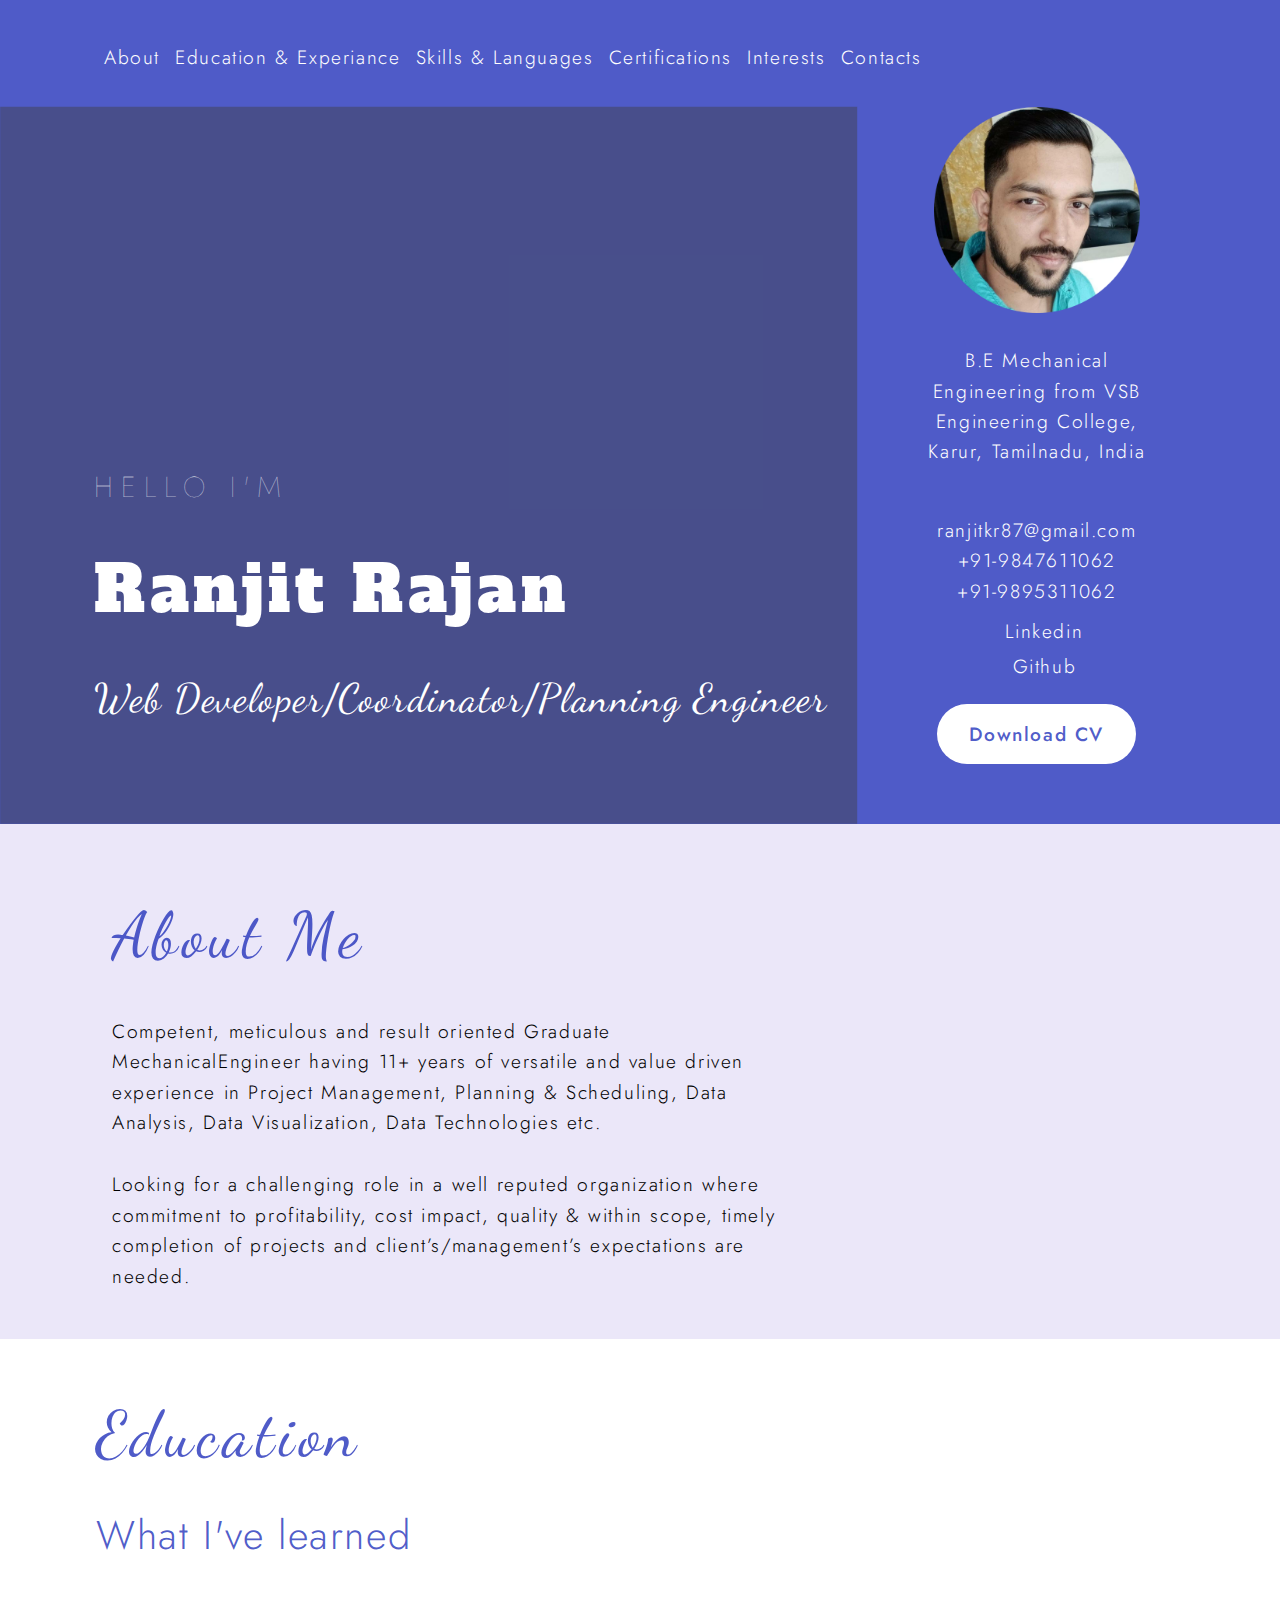
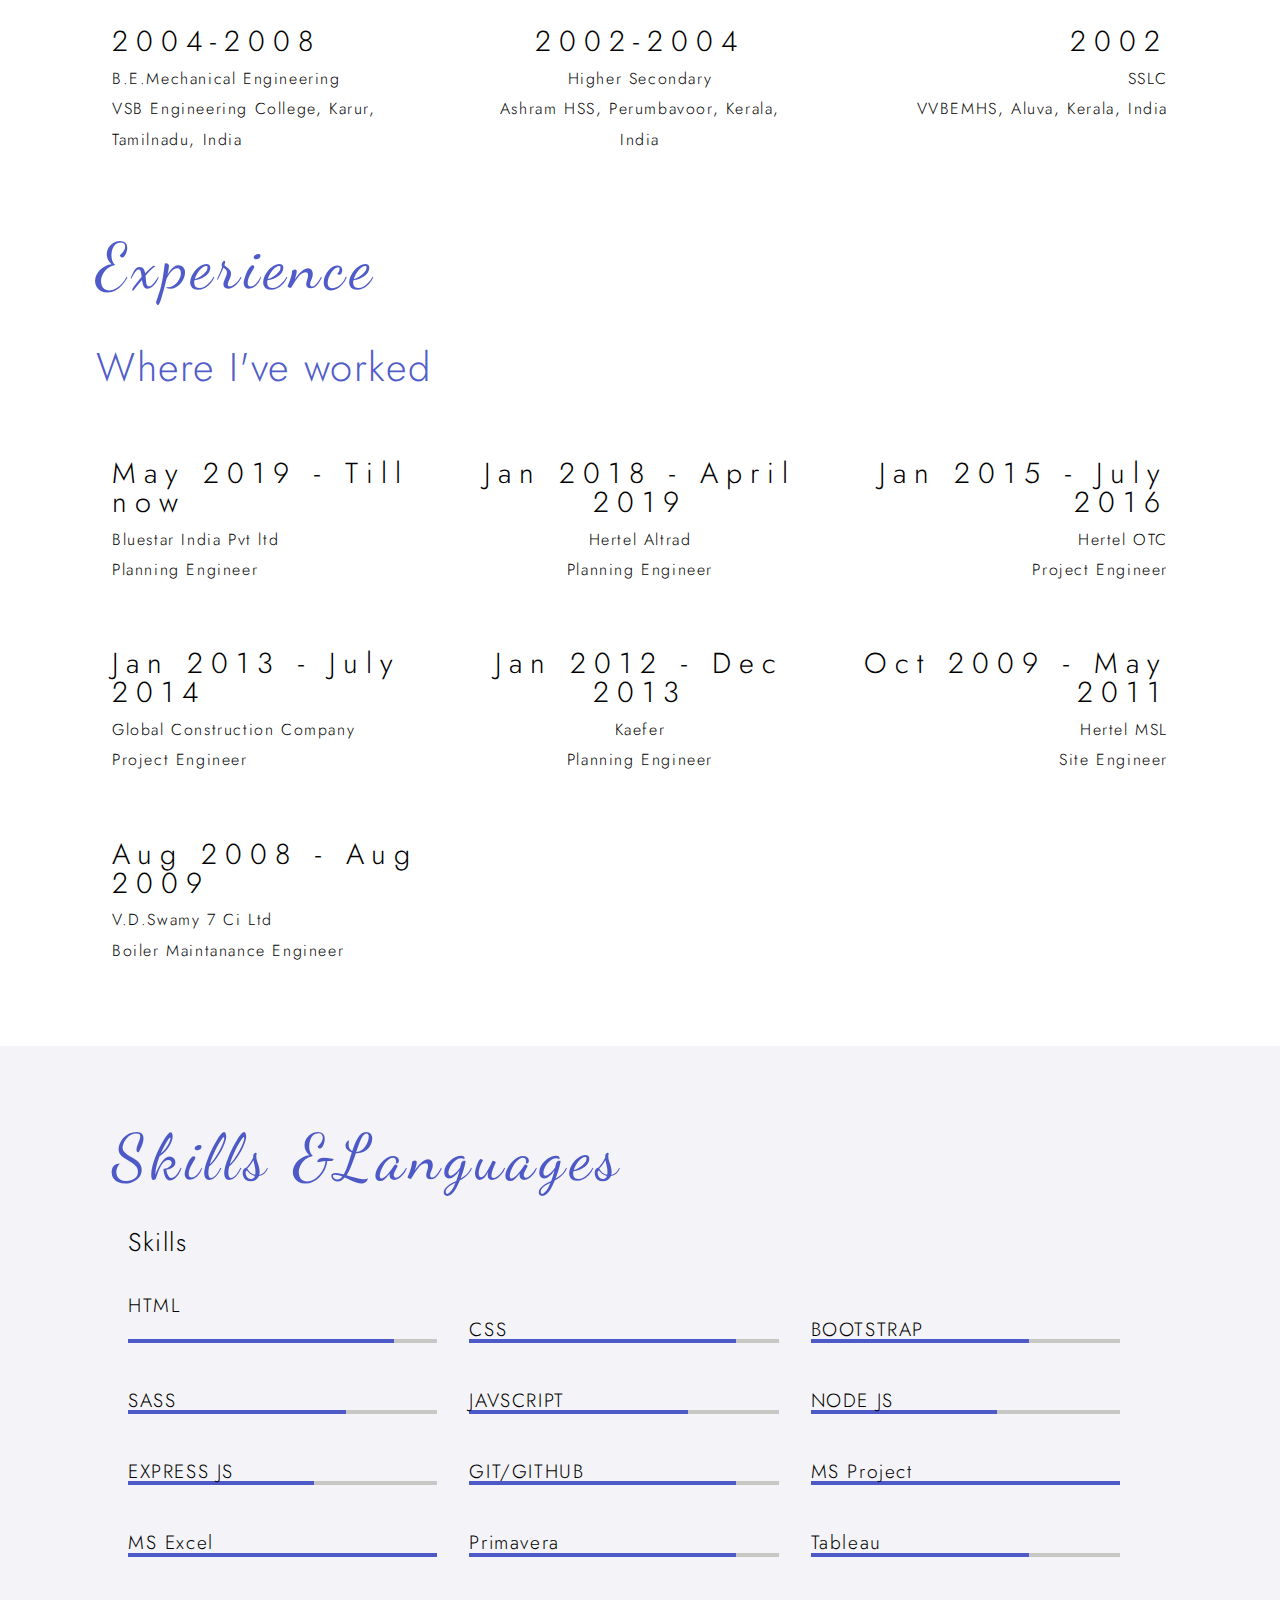
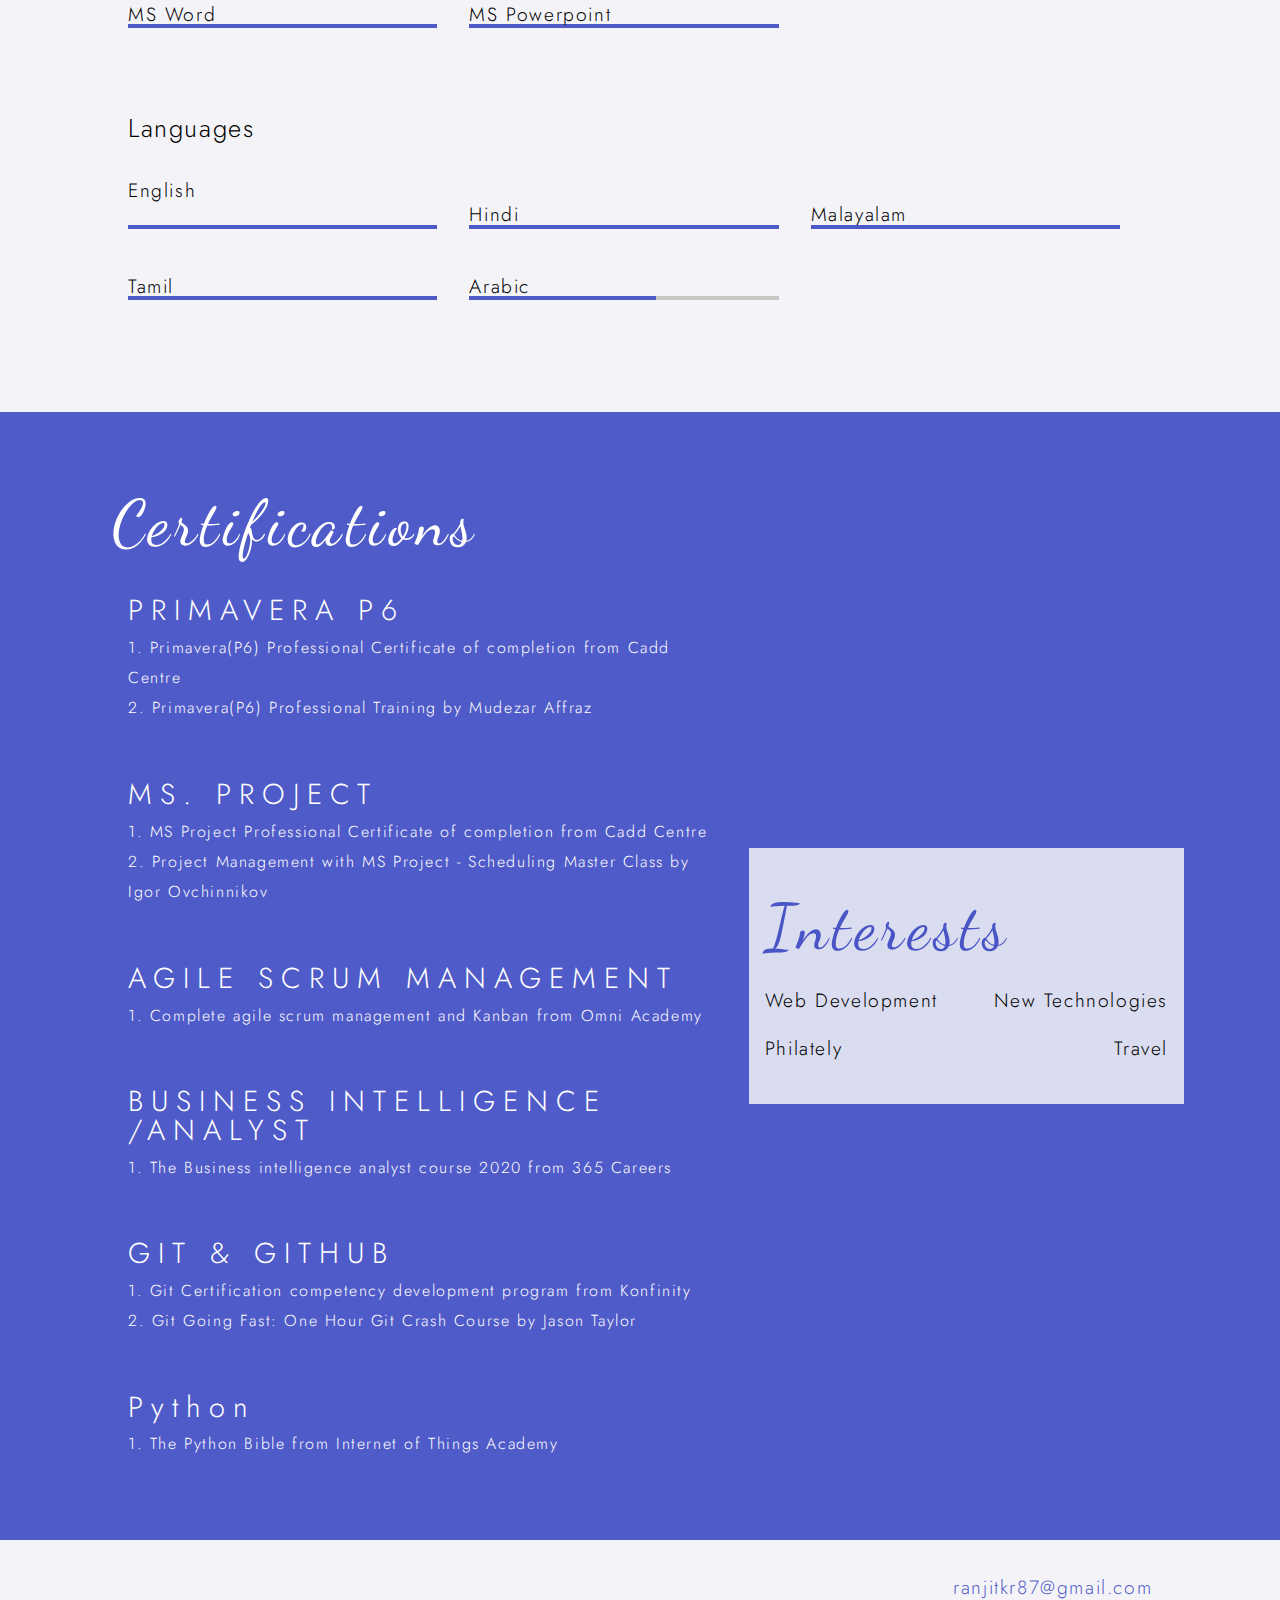
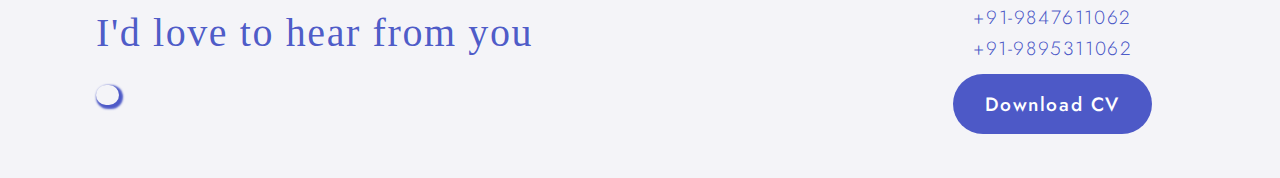
==== src/html/index.html @ 35412089 "CV update" ====
<html>
    <head>
        <title>Ranjit - Planning Engineer/Coordinator</title>
        <meta name="viewport" content="width=device-width, initial-scale=1">
        <link rel="stylesheet" href="https://use.fontawesome.com/releases/v5.7.0/css/all.css" integrity="sha384-lZN37f5QGtY3VHgisS14W3ExzMWZxybE1SJSEsQp9S+oqd12jhcu+A56Ebc1zFSJ" crossorigin="anonymous">
        <link rel="preconnect" href="https://fonts.googleapis.com">
        <link rel="preconnect" href="https://fonts.gstatic.com" crossorigin>
        <link href="https://fonts.googleapis.com/css2?family=Alfa+Slab+One&family=Dancing+Script&family=Jost:wght@200;300;500&display=swap" rel="stylesheet">
        <link rel="stylesheet" href="../css/reset.css">
        <link rel="stylesheet" href="../css/themes.css">
        <link rel="stylesheet" href="../css/common.css">
        <link rel="apple-touch-icon" sizes="180x180" href="/src/fav/apple-touch-icon.png">
        <link rel="icon" type="image/png" sizes="32x32" href="/src/fav/favicon-32x32.png">
        <link rel="icon" type="image/png" sizes="16x16" href="/src/fav/favicon-16x16.png">
        <link rel="manifest" href="/src/fav/site.webmanifest">
            </head>
    <body>
        <header>
            <nav class="nav-bar" id="nav-items">
                <h3 class="nav-name">Ranjit Rajan</h3>
                <div class="dropdown" id="dropDownMain">
                    <button onclick="dropdown()" class="dropbtn"><i class="fas fa-bars mob-tab"></i></button>                    
                    <div class="menu" id="myDropDown">
                            <a href="#about-me">About</a>
                            <a href="#my-education-experiance">Education & Experiance</a>
                            <a href="#my-skills-languages">Skills & Languages</a>
                            <a href="#my-certifications">Certifications</a>
                            <a href="#my-interests">Interests</a>
                            <a href="#my-contact">Contacts</a>
                    </div>
                </div>
            </nav>
        </header>
        <section class="intro-photo-contact">
            <div class="intro">
                <div class="intro-details">
                    <div class="intro-details1">
                        <h4>HELLO I'M</h4>
                        <h2>Ranjit Rajan</h>
                        <h3>Web Developer/Coordinator/Planning Engineer</h3>
                    </div>
                </div>
            </div>
    
            <div class="photo-contact">
                <div class="my-image-div">
                    <img class="my-image" src="../images/circle-cropped.png" alt="">
                </div>
                <div class="graduation-details">
                    <p>
                        B.E Mechanical Engineering from VSB Engineering College, Karur, Tamilnadu, India
                    </p>
                </div>
                <div class="email-phone">
                    <p>ranjitkr87@gmail.com</p>
                    <p>+91-9847611062</p>
                    <p>+91-9895311062</p>
                    <div class="linkedin-git">
                        <a href="https://www.linkedin.com/in/ranjit-rajan-80540b44/"><i class="fab fa-linkedin"></i>&nbsp; Linkedin</a>
                        <a href="https://github.com/ranjitkr87"><i class="fab fa-github"></i>&nbsp; Github</a>
                     
                     </div>
                     <div class="download">
                        <a href="../pdf/Ranjit Rajan CV (Web developer - Project coordinator).pdf">Download CV</a>
                     </div>
                </div>
            </div>
        </section>
        <section class="about" id="about-me">
            <div class="about-div">
                <div class="common-details">
                    <h2>About Me</h2>
                    <p>
                        Competent, meticulous and result oriented Graduate MechanicalEngineer having 11+ years of versatile and value driven experience in Project Management, Planning & Scheduling, Data Analysis, Data Visualization, Data Technologies etc. 
                    </p>
                    <p>
                        Looking for a challenging role in a well reputed organization where commitment to profitability, cost impact, quality & within scope, timely completion of projects and client’s/management’s expectations are needed.
                   </p> 
                </div>
            </div>
        </section>
        <section class="education-experiance" id="my-education-experiance">
            <div class="education-experiance-div">
                <div class="career-detail">
                    <div class="common-details">
                        <h2>Education</h2>
                        <h3>What I've learned</h3>
                    </div>
                    <div class="items">
                        <div class="item grid-1">
                            <h4 class="year">2004-2008</h4>
                            <ul>
                                <li>B.E.Mechanical Engineering</li>
                                <li>VSB Engineering College, Karur, Tamilnadu, India</li>
                            </ul>
                        </div>
                        <div class="item grid-2">
                            <h4 class="year">2002-2004</h4>
                            <ul>
                                <li>Higher Secondary</li>
                                <li>Ashram HSS, Perumbavoor, Kerala, India</li>
                            </ul>
                        </div>
                        <div class="item grid-3">
                            <h4 class="year">2002</h4>
                            <ul>
                                <li>SSLC</li>
                                <li>VVBEMHS, Aluva, Kerala, India</li>
                            </ul>
                        </div>
                    </div>
                </div>
                <div class="career-detail">
                    <div class="common-details">
                        <h2>Experience</h2>
                        <h3>Where I've worked</h3>
                    </div>
                    <div class="items">
                        <div class="item grid-1">
                            <h4 class="year">May 2019 - Till now</h4>
                            <ul>
                                <li>Bluestar India Pvt ltd</li>
                                <li>Planning Engineer</li>
                            </ul>
                        </div>
                        <div class="item grid-2">
                            <h4 class="year">Jan 2018 - April 2019</h4>
                            <ul>
                                <li>Hertel Altrad</li>
                                <li>Planning Engineer</li>
                            </ul>
                        </div>
                        <div class="item grid-3">
                            <h4 class="year">Jan 2015 - July 2016</h4>
                            <ul>
                                <li>Hertel OTC</li>
                                <li>Project Engineer</li>
                            </ul>
                        </div>
                        <div class="item grid-1">
                            <h4 class="year">Jan 2013 - July 2014</h4>
                            <ul>
                                <li>Global Construction Company</li>
                                <li>Project Engineer</li>
                            </ul>
                        </div>
                        <div class="item grid-2">
                            <h4 class="year">Jan 2012 - Dec 2013</h4>
                            <ul>
                                <li>Kaefer</li>
                                <li>Planning Engineer</li>
                            </ul>
                        </div>
                        <div class="item grid-3">
                            <h4 class="year">Oct 2009 - May 2011</h4>
                            <ul>
                                <li>Hertel MSL</li>
                                <li>Site Engineer</li>
                            </ul>
                        </div>
                        <div class="item grid-1">
                            <h4 class="year">Aug 2008 - Aug 2009</h4>
                            <ul>
                                <li>V.D.Swamy 7 Ci Ltd</li>
                                <li>Boiler Maintanance Engineer</li>
                            </ul>
                        </div>
                    </div>
                </div>
            </div>
        </section>
        <section class="skills" id="my-skills-languages">
            <div class="skills-dev">
                <div class="common-details">
                    <h2>Skills &Languages</h2>
                </div>
                <div class="language-skills">
                    <div class="skill-items">
                        <h5 class="year">Skills</h5>
                        <div class="skill-grid">
                            <h6 class="skill-item-2 skill-item skill-item-border">HTML</h6>
                            <h6 class="skill-item-2 skill-item-border">CSS</h6>
                            <h6 class="skill-item-3 skill-item-border">BOOTSTRAP</h6>
                            <h6 class="skill-item-3 skill-item-border">SASS</h6>
                            <h6 class="skill-item-3 skill-item-border">JAVSCRIPT</h6>
                            <h6 class="skill-item-4 skill-item-border">NODE JS</h6>
                            <h6 class="skill-item-4 skill-item-border">EXPRESS JS</h6>
                            <h6 class="skill-item-2 skill-item-border">GIT/GITHUB</h6>
                            <h6 class="skill-item-1 skill-item-border">MS Project</h6>
                            <h6 class="skill-item-1 skill-item-border">MS Excel</h6>
                            <h6 class="skill-item-2 skill-item-border">Primavera</h6>
                            <h6 class="skill-item-3 skill-item-border">Tableau</h6>
                            <h6 class="skill-item-1 skill-item-border">MS Word</h6>
                            <h6 class="skill-item-1 skill-item-border">MS Powerpoint</h6>
                        </div>
                    </div>
                    <div class="skill-items">
                        <h5 class="year">Languages</h5>
                        <div class="skill-grid">
                            <h6 class="skill-item-1   skill-item skill-item-border">English</h6>
                            <h6 class="skill-item-1 skill-item-border">Hindi</h6>
                            <h6 class="skill-item-1 skill-item-border">Malayalam</h6>
                            <h6 class="skill-item-1 skill-item-border">Tamil</h6>
                            <h6 class="skill-item-4 skill-item-border">Arabic</h6>
                        </div>
                    </div>
                </div>
            </div>
        </section>
        <section class="certificates-interests">
            <div class="certificates-interests-div">
                <div class="certifications" id="my-certifications">
                    <div class="certifications-div">
                        <div class="common-details">
                            <h2>Certifications</h2>
                        </div>
                        <div class="cert-item certifications white-head">
                            <h4 class="year">PRIMAVERA P6</h4>
                            <ul>
                                <li>1. Primavera(P6) Professional Certificate of completion from Cadd Centre</li>
                                <li>2. Primavera(P6) Professional Training by Mudezar Affraz</li>
                            </ul>
                        </div>
                        <div class="cert-item certifications white-head">
                            <h4 class="year">MS. PROJECT</h4>
                            <ul>
                                <li>1. MS Project Professional Certificate of completion from Cadd Centre</li>
                                <li>2. Project Management with MS Project - Scheduling Master Class by Igor Ovchinnikov</li>
                            </ul>
                        </div>
                        <div class="cert-item certifications white-head">
                            <h4  class="year">AGILE SCRUM MANAGEMENT</h4>
                            <ul>
                                <li>1. Complete agile scrum management and Kanban from Omni Academy</li>
                            </ul>
                        </div>
                        <div class="cert-item certifications white-head">
                            <h4  class="year">BUSINESS INTELLIGENCE /ANALYST</h4>
                            <ul>
                                <li>1. The Business intelligence analyst course 2020 from 365 Careers</li>
                            </ul>
                        </div>
                        <div class="cert-item certifications white-head">
                            <h4  class="year">GIT & GITHUB</h4>
                            <ul>
                                <li>1. Git Certification competency development program from Konfinity</li>
                                <li>2. Git Going Fast: One Hour Git Crash Course by Jason Taylor</li>
                            </ul>
                        </div>
                        <div class="cert-item certifications white-head">
                            <h4  class="year">Python</h4>
                            <ul>
                                <li>1. The Python Bible from Internet of Things Academy</li>
                            </ul>
                        </div>
                    </div>
                </div>
                <div class="interests" id="my-interests">
                    <div class="interests-div">
                        <div class="common-details">
                            <h2>Interests</h2>
                        </div>
                        <div class="interest-items">
                            <p>Web Development</p>
                            <p class="right-item">New Technologies</p>
                            <p>Philately</p>
                            <p class="right-item">Travel</p>
                        </div>
                    </div>
                </div>
            </div>            
        </section>
        <section class="foot" id="my-contact">
            <div class="foot-div">
                <div class="foot-text">
                    <h3>I'd love to hear from you</h3>
                    <a href="#nav-items"><i class="fas fa-angle-up"></i></a>
                </div>
                <div class="bottom-email-phone">
                    <p>ranjitkr87@gmail.com</p>
                    <p>+91-9847611062</p>
                    <p>+91-9895311062</p>
                    <div class="linkedin">
                        <a href="https://www.linkedin.com/in/ranjit-rajan-80540b44/"><i class="fab fa-linkedin"></i></a>
                        <a href="https://www.linkedin.com/in/ranjit-rajan-80540b44/"><i class="fab fa-github"></i></a>
                     </div>
                     <div class="download download-bottom">
                        <a href="../pdf/Ranjit Rajan CV (Web developer - Project coordinator).pdf">Download CV</a>
                     </div>
                </div>     
            </div>
        </section>
        <script src="../scripts/script.js"></script>
    </body>
</html>
---- src/css/themes.css ----
:root{
    --theme-blue:#2a39bdd3;
    --light-grey:#f2f2f7da;
  }  
body{
    color: white;
    letter-spacing: .1rem;
    text-align: center;
}
button{
    cursor: pointer;
    padding: 1rem;
    font-family: Jost;
    font-size: 1rem;
    font-weight: 500;
    border: none;
    border-radius: 40px;
}
h1{
    font-size: 2rem;
}
h2{
    font-size: 1.8rem;
}
h3{
    font-size: 1.6rem;
}
h4{
    font-size: 1.4rem;
}
h5{
    font-size: 1.2rem;
}
h6{
    font-size: 1.2rem;
}
p, ul{    
    font-family: Jost;
    font-weight: 300;
    line-height: 1.9rem;
}
a{
    font-family: Jost;
    font-weight: 300;
    font-size: 1rem;
}
li{
    font-size: 1rem;
}
.nav-bar{
    position: relative;
    display: grid;
    grid-template-columns: 4fr 1fr;
    font-size: 1.4rem;
    align-items: center;
    background-color: var(--theme-blue);
    padding: 1rem;
}
.nav-bar h3{
    justify-self: flex-start;
    font-family: Alfa Slab One;
}
.dropdown{
    justify-self: flex-end;
    position: relative;
}
.dropdown button{
      border: none;
      color: white;
      padding: 0rem;
      font-size: 16px;
      cursor: pointer;
      border-radius: 0%;

}
.fa-bars{
    padding: 0rem;
    background-color: var(--theme-blue);
}
.menu{
    position: absolute;
    box-shadow: 0px 8px 16px 0px rgba(0,0,0,0.2);
    z-index: 1;
    color: white;
    text-align: left;
    left: -10rem;
    margin-top: 0.5rem;
    display: none;
    background-color: var(--theme-blue);
}
.menu a{
    color:white;
    padding: .5rem;
    padding-right: 0rem;
    text-decoration: none;
    display: block;
    cursor: pointer;
}
.intro-photo-contact{
    display: block;
    background-color: var(--theme-blue);
}
.intro{
    background:url(https://cdn.vox-cdn.com/thumbor/78CD8_rVttHcu7u5MyrDVfk43zA=/4x0:1017x675/1280x854/cdn.vox-cdn.com/uploads/chorus_image/image/65863458/office2016review2_1020.0.0.1442915145.0.jpg);
    background-position: bottom;
    background-size: cover;
    height: 220px;
    position: relative;
}
.intro-details{
    background-color:rgb(62 62 59 / 43%);
    position: absolute;
    top: 50%;
    left: 50%;
    transform: translate(-50%,-50%);
    text-align: center;
    width: 100%;
    height: 100%;
}
.intro-details1{
    position: absolute;
    top: 70%;
    left: 50%;
    width: 100%;
    height: 100%;
    transform: translate(-50%,-50%);
}
.intro-details h4{
    font-family: Jost;
    font-weight: lighter;
    padding: .5rem;
}
.intro-details h2{
    font-family: Alfa Slab One;
    padding: .5rem;
}
.intro-details h3{
    font-family: Dancing Script;
    padding: .5rem;
}
.my-image-div{
    padding: 1rem;
}
.my-image{
    display: block;
    margin-left: auto;
    margin-right: auto;
    width: 30%;
}
.graduation-details{
    padding: 0rem 1rem;
    text-align: center;
}
.email-phone{
    padding: 1rem;
}
.linkedin-git{
    display: grid;
    padding: 1rem;
    grid-template-rows: 1fr 1fr;
    grid-gap: 1rem;
}
.linkedin-git a{
    color: white;
    text-decoration: none;
}
.linkedin-git a:hover{
    color: var(--light-grey);
}
.fab{
    font-size: 1.6rem;
}
.download{
    padding: 1rem;
}
.download a{
    color: var(--theme-blue);
    background-color: white;
    text-decoration: none;
    padding: .5rem 1rem;
    border-radius: 40px;
    font-weight: 500;
}
.about{
    background-color: rgb(235 231 249);
    color: var(--theme-blue);
    text-align: left;
}
.about-div{
    padding: 1rem;
}
.education-experiance{
    background-color: white;
    color:var(--theme-blue) ;
}
.education-experiance-div{
    padding: 1rem;
    text-align: left;
}
.item{
    color: black;
    padding: 1rem;
    padding-bottom: 0rem;
}
.skills{
    background-color: var(--light-grey);
    color: #2a39bdd3;
    padding: 1rem;
}
.skills h6{
    color: black;
    padding-left: 0rem;
    font-size: 1rem;
}
.skill-items{
    text-align: left;
    font-family: Jost;
    font-weight: 300;
    padding: 1rem;
}
.skill-item-border{
    border-bottom: 4px solid;
    margin-bottom: 1rem;
}
.skill-item-border:hover{
    transform: scaleY(1.05);
    cursor: pointer;
    color: #333;
    font-weight: 600;
}
.skill-item-1{
    border-image:   linear-gradient(to right, #2a39bdd3 100%, rgb(199, 199, 196) 0%) 5;
    padding-top: 2rem;
}
.skill-item-2{
    border-image:   linear-gradient(to right, #2a39bdd3 85%, rgb(199, 199, 196) 15%) 5;
    padding-top: 2rem;
}
.skill-item-3{
    border-image:   linear-gradient(to right, #2a39bdd3 70%, rgb(199, 199, 196 )25%) 5;
    padding-top: 2rem;
}
.skill-item-4{
    border-image:   linear-gradient(to right, #2a39bdd3 60%, rgb(199, 199, 196 )35%) 5;
    padding-top: 2rem;
}
.skill-item{
padding-top: 0.5rem;
}
.certificates-interests{
    background-color: var(--theme-blue);
}
.certifications, .white-head h4{
    color: white;
    text-align: left;
}
.certifications-div{
    padding: 1rem;
}
.interests{
    background-color: white;
    color: var(--theme-blue);
}
.interests-div{
    padding: 1rem;
}
.interest-items{
    text-align: left;
    display: grid;
    grid-template-columns: 1fr 1fr;
    grid-template-rows: 1fr 1fr;
    color: black;
    padding-top: 1rem;
}
.interest-items p{
    padding-bottom: 1rem;
    line-height: 1rem;
}
.right-item{
    text-align: right;
}
.foot{
    background-color: var(--light-grey);
    color: var(--theme-blue);
}

.fa-angle-up{
    display: none;
}
.foot h3{
    padding-bottom: 1rem;
}
.bottom-email-phone{
    font-weight: 500;
}
.download-bottom a{
    background-color: var(--theme-blue);
    color: white;
}
.foot-div{
    padding: 1rem;
}
@media only screen and (min-width: 768px){
    
h1{
    font-size: 2rem;
}
h2{
    font-size: 4rem;
    letter-spacing: .3rem;
}
h3{
    font-size: 2.5rem;
}
h4{
    font-size: 1.8rem;
    letter-spacing: .5rem;
}
h5{
    font-size: 1.6rem;
}
h6{
    font-size: 1.4rem;
}
p, ul{    
    font-family: Jost;
    font-weight: 300;
    line-height: 1.9rem;
}
a{
    font-family: Jost;
    font-weight: 300;
    font-size: 1.2rem;
}
li{
    font-size: 1rem;
}
    p{
        font-size: 1.2rem;;
    }
    .nav-bar{
        padding: 2rem 6rem;
        grid-template-columns: 1fr;
    }
.nav-name{
    display: none;
}
.dropdown{
    justify-self: flex-start;
}
.dropbtn{
    display: none;
}
.menu{
    position: relative;
    box-shadow: none;
    text-align: left;
    left: auto;
    margin-top: 0.5rem;
    background-color:inherit;
    display: block;
}
.menu a{
    color:white;
    font-size: 1.2rem;
    padding: .5rem 0rem .5rem .5rem;
    padding-right: 0rem;
    text-decoration: none;
    display: inline-block;
    cursor: pointer;
}
.menu a:hover{
    color:rgb(229, 226, 226);
}
.intro-photo-contact{
    display: grid;
    grid-template-columns: 67% 33%;
}
.intro{
    background-size: cover;
    height: auto;
}

.intro-details{
    background-color:rgb(62 62 59 / 43%);
    position: absolute;
    top: 50%;
    left: 50%;
    transform: translate(-50%,-50%);
    text-align: center;
    width: 100%;
    height: 100%;
}

.intro-details1{
    position: absolute;
    top: 100%;
    left: 60%;
    width: 100%;
    height: 100%;
    transform: translate(-50%,-50%);
    text-align: left;
}
.intro-details1 h2{
    padding-bottom: 3rem;
}
.intro-details1 h3{
    padding-bottom: 3rem;
}
.intro-details1 h4{
    padding-bottom: 3rem;
}
.photo-contact{
    padding: 0rem 6rem 0rem 2rem
}
    .nav-bar ::selection, .photo-contact ::selection, .certificates-interests ::selection{
        background-color:white ;
    color: var(--theme-blue);
    }
.my-image-div{
    padding :0rem;
}
.my-image-div:hover{
    transform: scale(1.05);
}
.my-image{
    display: block;
    margin-left: auto;
    margin-right: auto;
    width: 70%;
}
.graduation-details{
    padding: 2rem 1rem;
}
.download{
    padding: 2rem 1rem 4rem  1rem;
}
.download a{
    padding: 1rem 2rem;
}
.download a:hover{
    color: var(--theme-blue);
    background-color: var(--light-grey);
    padding: 1.2rem 2.2rem;
}
.about{
    padding: 2rem 6rem;
}
.education-experiance-div{
    padding: 2rem 6rem;
}
.items{
display: grid;
grid-gap: .5rem;
grid-template-columns: 1fr 1fr 1fr;
margin-top: 1rem;
}
.item{
padding: 1rem;
padding-bottom: 2rem;
border-radius: 10px;
}
    .item:hover{
    background-color: var(--light-grey);
    cursor: pointer;
    transform: scale(1.05);
    }
.grid-1{
    justify-self: flex-start;
}
.grid-2{
    justify-self: center;
    text-align: center;
}
.grid-3{
    justify-self: flex-end;
    text-align: right;
}
.skills-dev{
    padding: 2rem 6rem;
    text-align: left;
}
.skills h5{
    padding-bottom: 2rem;
}
.skills h6{
    color: black;
    padding-left: 0rem;
    font-size: 1.2rem;
}
.skill-grid{
    display: grid;
    grid-template-columns: 1fr 1fr 1fr;
}
.skill-items{
    padding-bottom: 3rem;
}
.skill-item-border{
    margin-right: 2rem;
}
.cert-item{
padding: 1rem;
padding-bottom: 2rem;
border-radius: 10px;
}
.cert-item:hover{
transform: scaleY(1.05);
cursor: pointer;
}
.certificates-interests-div{
    padding: 2rem 6rem;
    display: grid;
    grid-template-columns: 60% 40%;
}
.interests{
    height: fit-content;
    align-self: center;
    background-color: var(--light-grey);
}
.interests:hover{
    transform: scaleY(1.05);
    border-radius: 3px;
}
.interest-items p{
    padding-bottom: 2rem;
}
.common-details{
    text-align: left;
}
.foot-div{
    display: grid;
    grid-template-columns: 1fr 1fr;
    align-items: center;
    justify-items: left;
    padding: 2rem 6rem;
}
.foot-text{
    text-align: left;
}
.foot-text h3{
    padding-bottom: 2rem;
}
.fa-angle-up{
    display: block;
    display: inline-block;
  border-radius: 60px;
  box-shadow: 2px 2px 2px 2px var(--theme-blue);
  padding: 0.5em 0.6em;
}
.bottom-email-phone{
justify-self: flex-end;
}
.download-bottom{
    padding: 2rem;
}
.download-bottom a:hover{
    background-color:var(--theme-blue);
    color: var(--light-grey);
    padding: 1.2rem 2.2rem;
}
}
---- src/css/common.css ----
:root{
    --theme-blue:#2a39bdd3;
  }  
  ::selection{
    background-color: var(--theme-blue);
    color: white;
  }
  .common-details h2{
    font-family: Dancing Script;
    padding: 1rem 1rem .5rem 1rem;
  }
  .common-details h3{
    font-family: Jost;
    padding: .5rem 1rem ;
  }
  .common-details p{
    color: black;
    padding: 1rem;
  }
  .year{
    font-family: Jost;
    font-weight: 300;
    padding: .5rem 0rem;
    color: black;
  }
  .career-detail{
      padding-bottom: 1rem;
  }
  
@media only screen and (min-width: 768px){
  .common-details h2{
    font-family: Dancing Script;
    padding: 2rem 0rem 1rem 0rem;
  }
  .common-details h3{
    font-weight: 300;
    padding: 2rem 0rem;
  }
  .common-details p{
    padding: 2rem 24rem 0rem 0rem;
  }

}
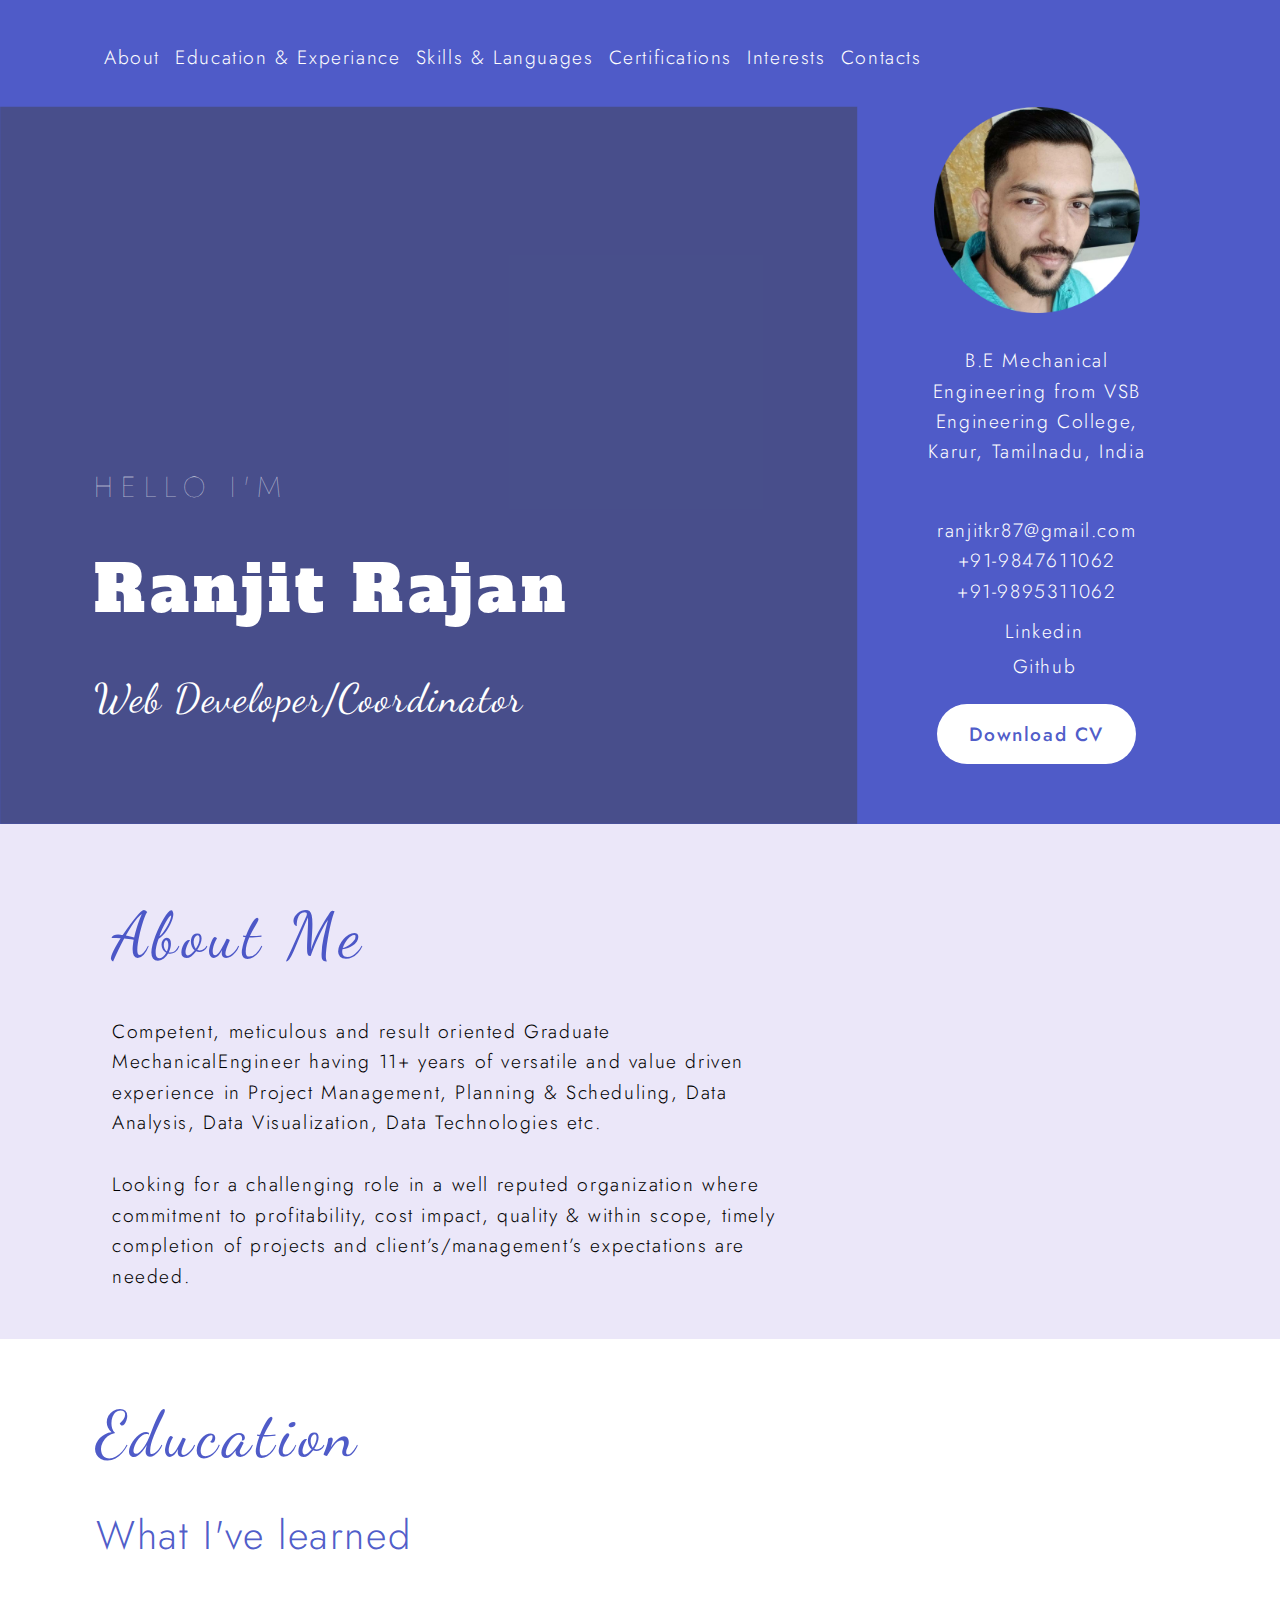
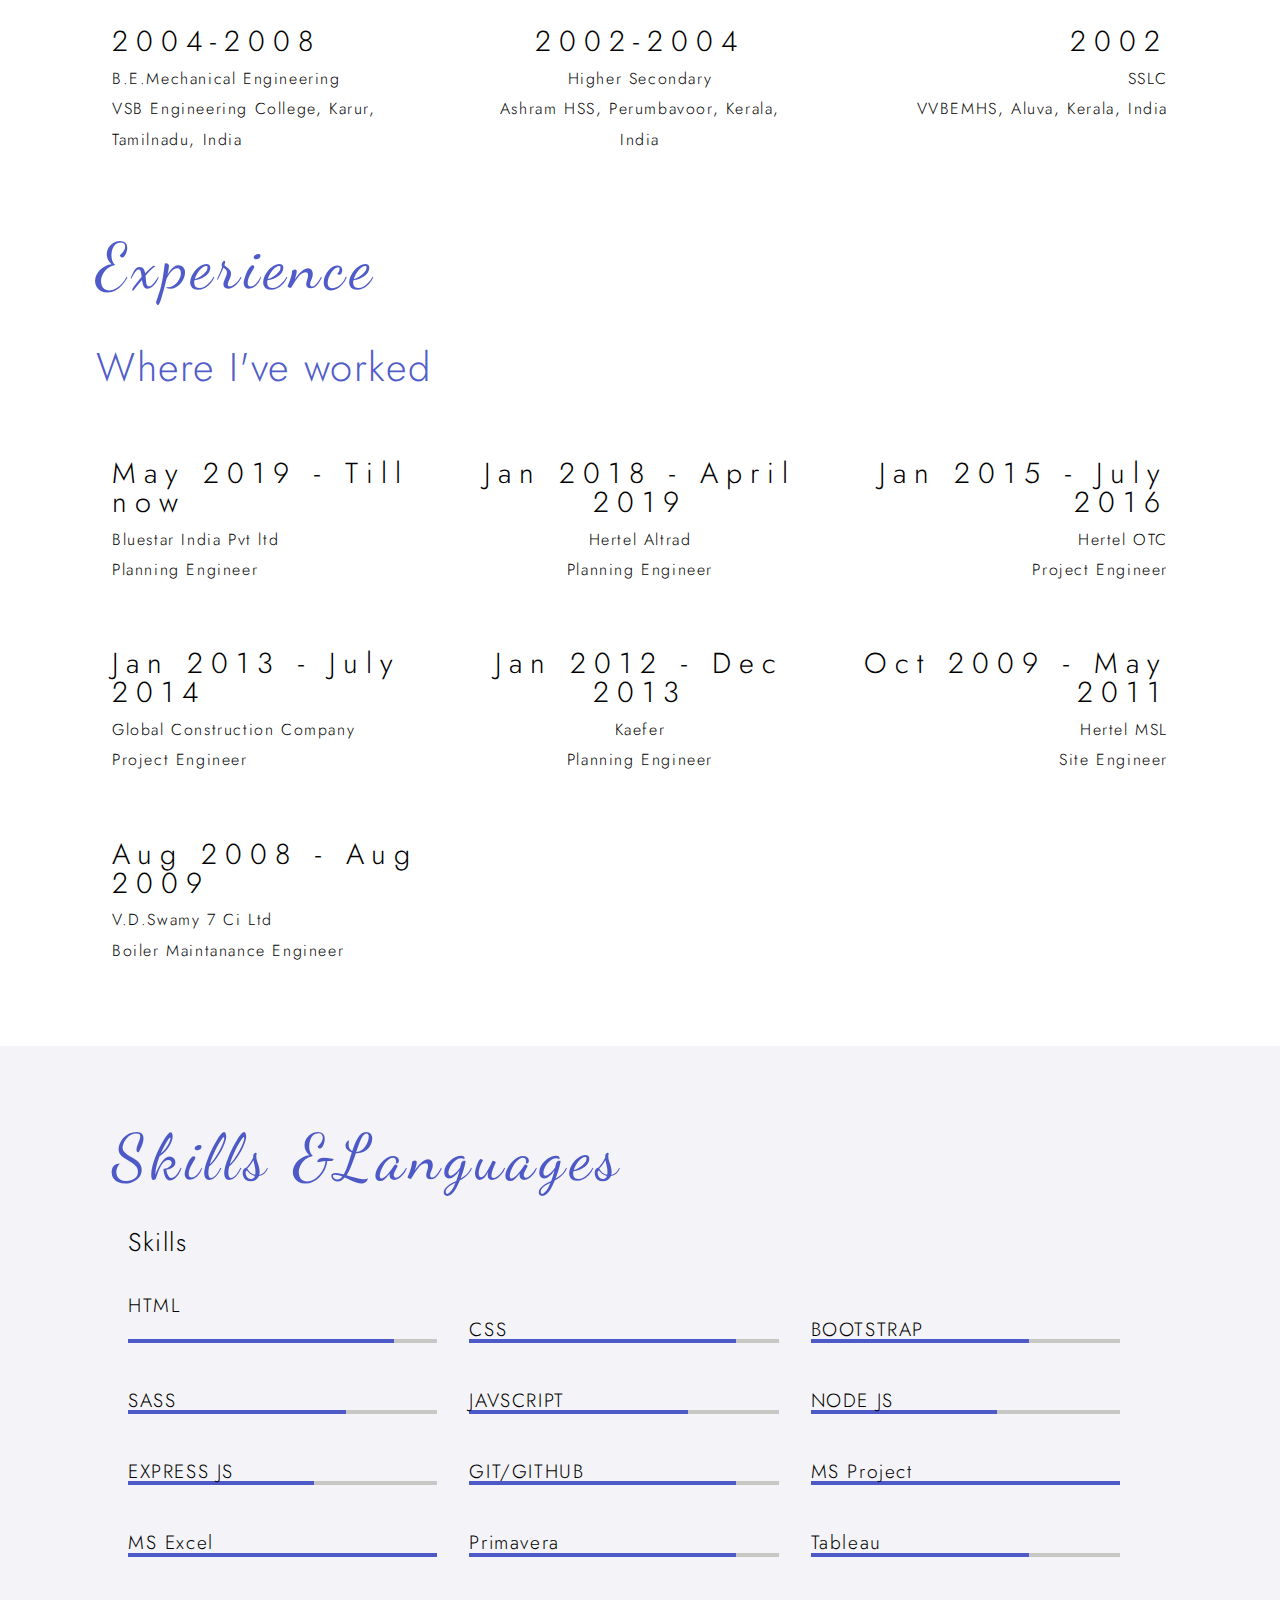
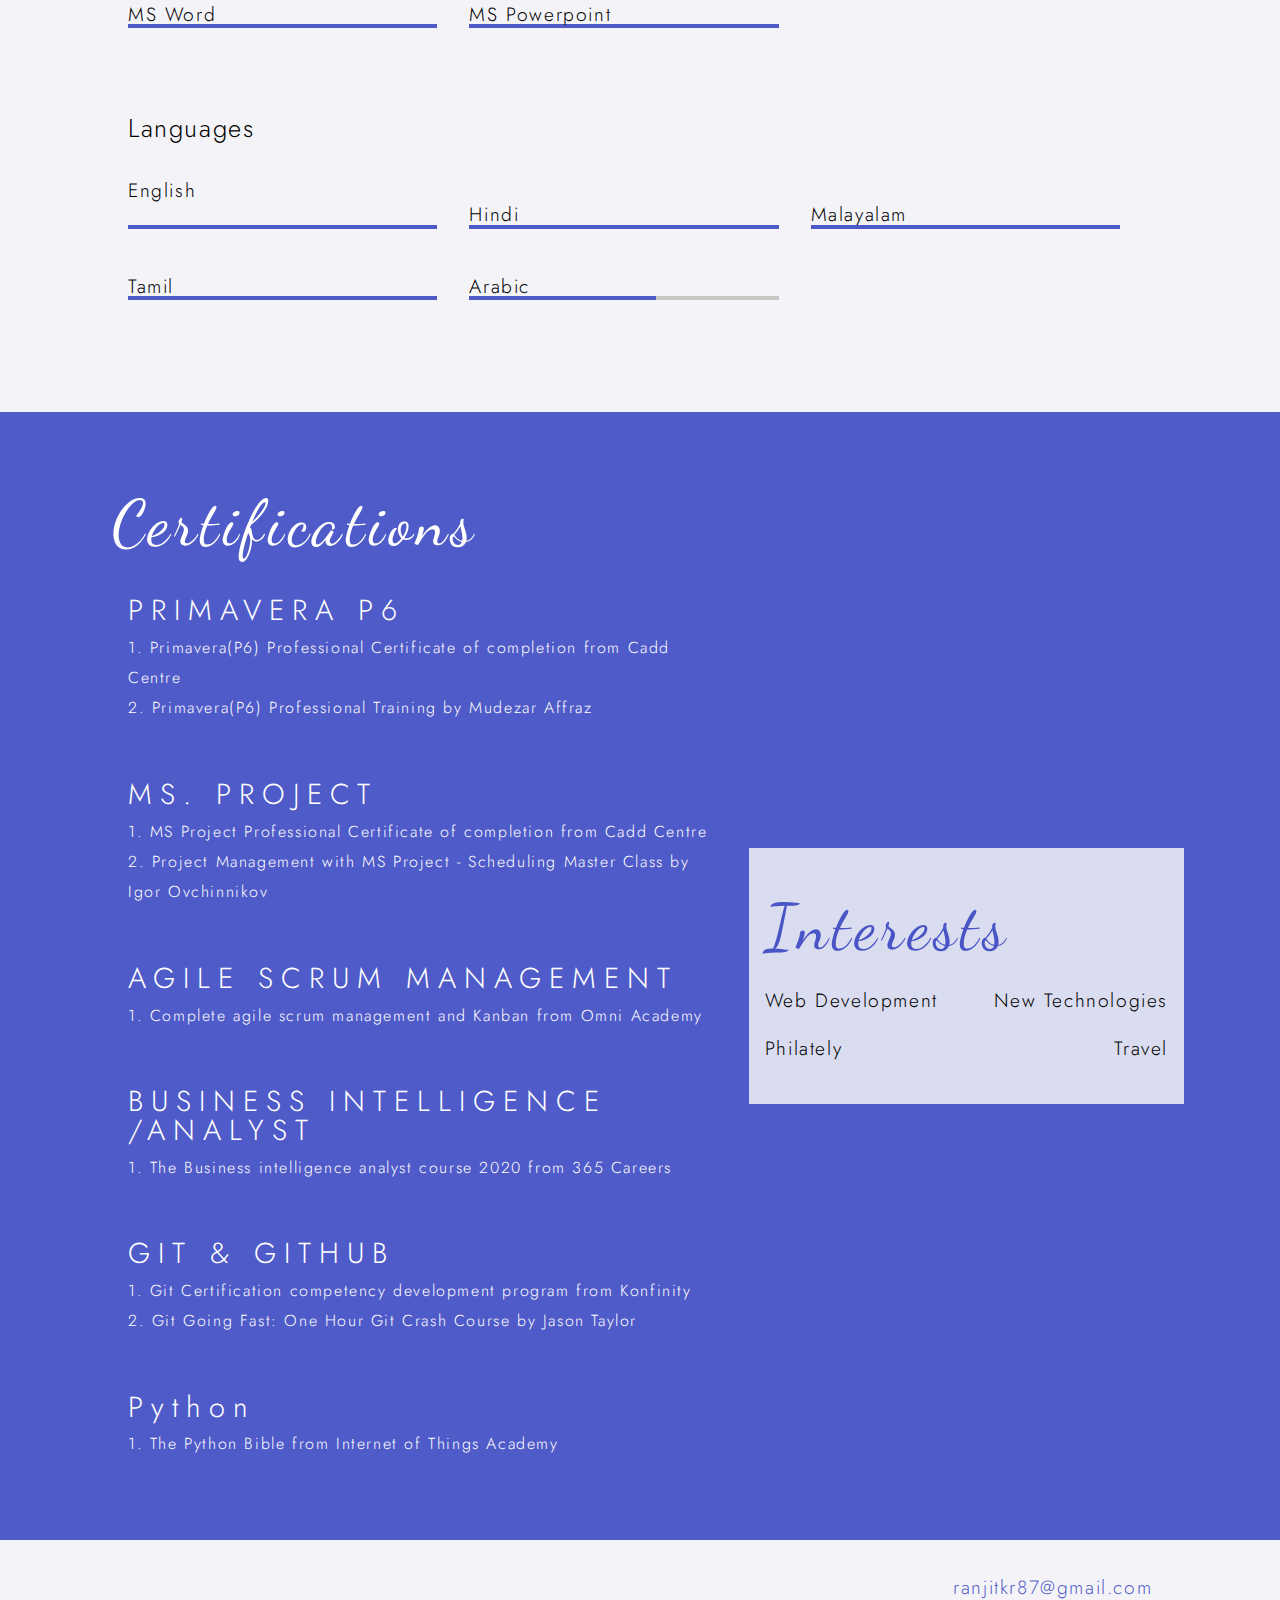
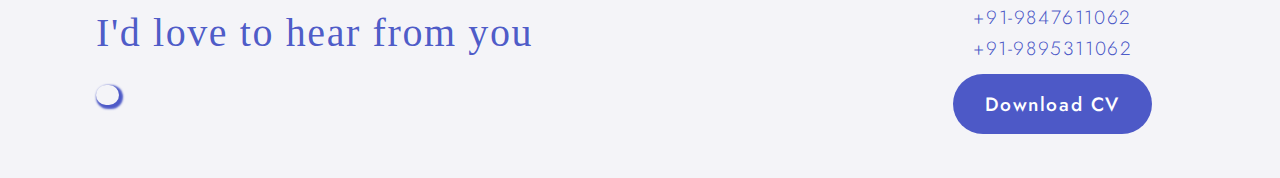
==== commit 1e377b14: "new CV" ====
--- a/src/html/index.html
+++ b/src/html/index.html
@@ -37,7 +37,7 @@
                     <div class="intro-details1">
                         <h4>HELLO I'M</h4>
                         <h2>Ranjit Rajan</h>
-                        <h3>Web Developer/Coordinator/Planning Engineer</h3>
+                        <h3>Web Developer/Coordinator</h3>
                     </div>
                 </div>
             </div>
@@ -61,7 +61,7 @@
                      
                      </div>
                      <div class="download">
-                        <a href="../pdf/Ranjit Rajan CV (Web developer - Project coordinator).pdf">Download CV</a>
+                        <a href="../pdf/Web Developer CV.pdf">Download CV</a>
                      </div>
                 </div>
             </div>
@@ -285,7 +285,7 @@
                         <a href="https://www.linkedin.com/in/ranjit-rajan-80540b44/"><i class="fab fa-github"></i></a>
                      </div>
                      <div class="download download-bottom">
-                        <a href="../pdf/Ranjit Rajan CV (Web developer - Project coordinator).pdf">Download CV</a>
+                        <a href="../pdf/Web Developer CV.pdf">Download CV</a>
                      </div>
                 </div>     
             </div>
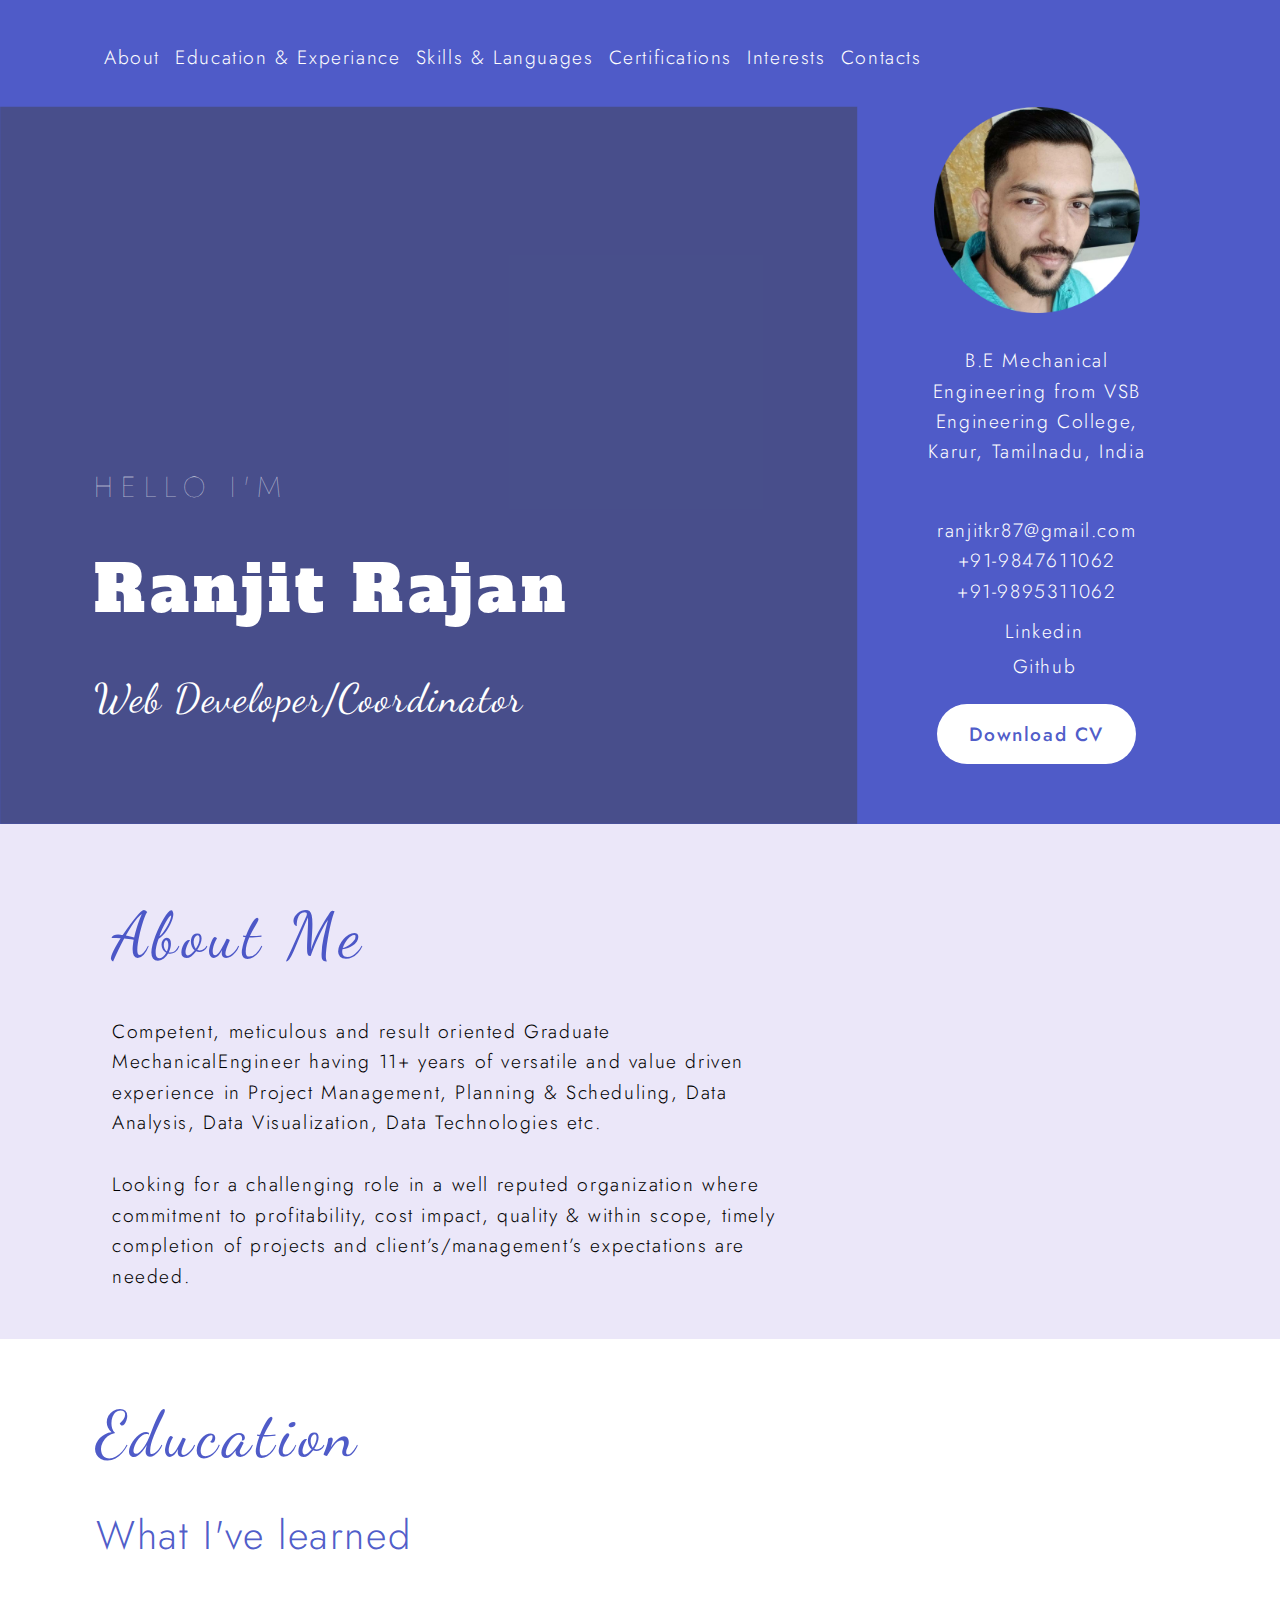
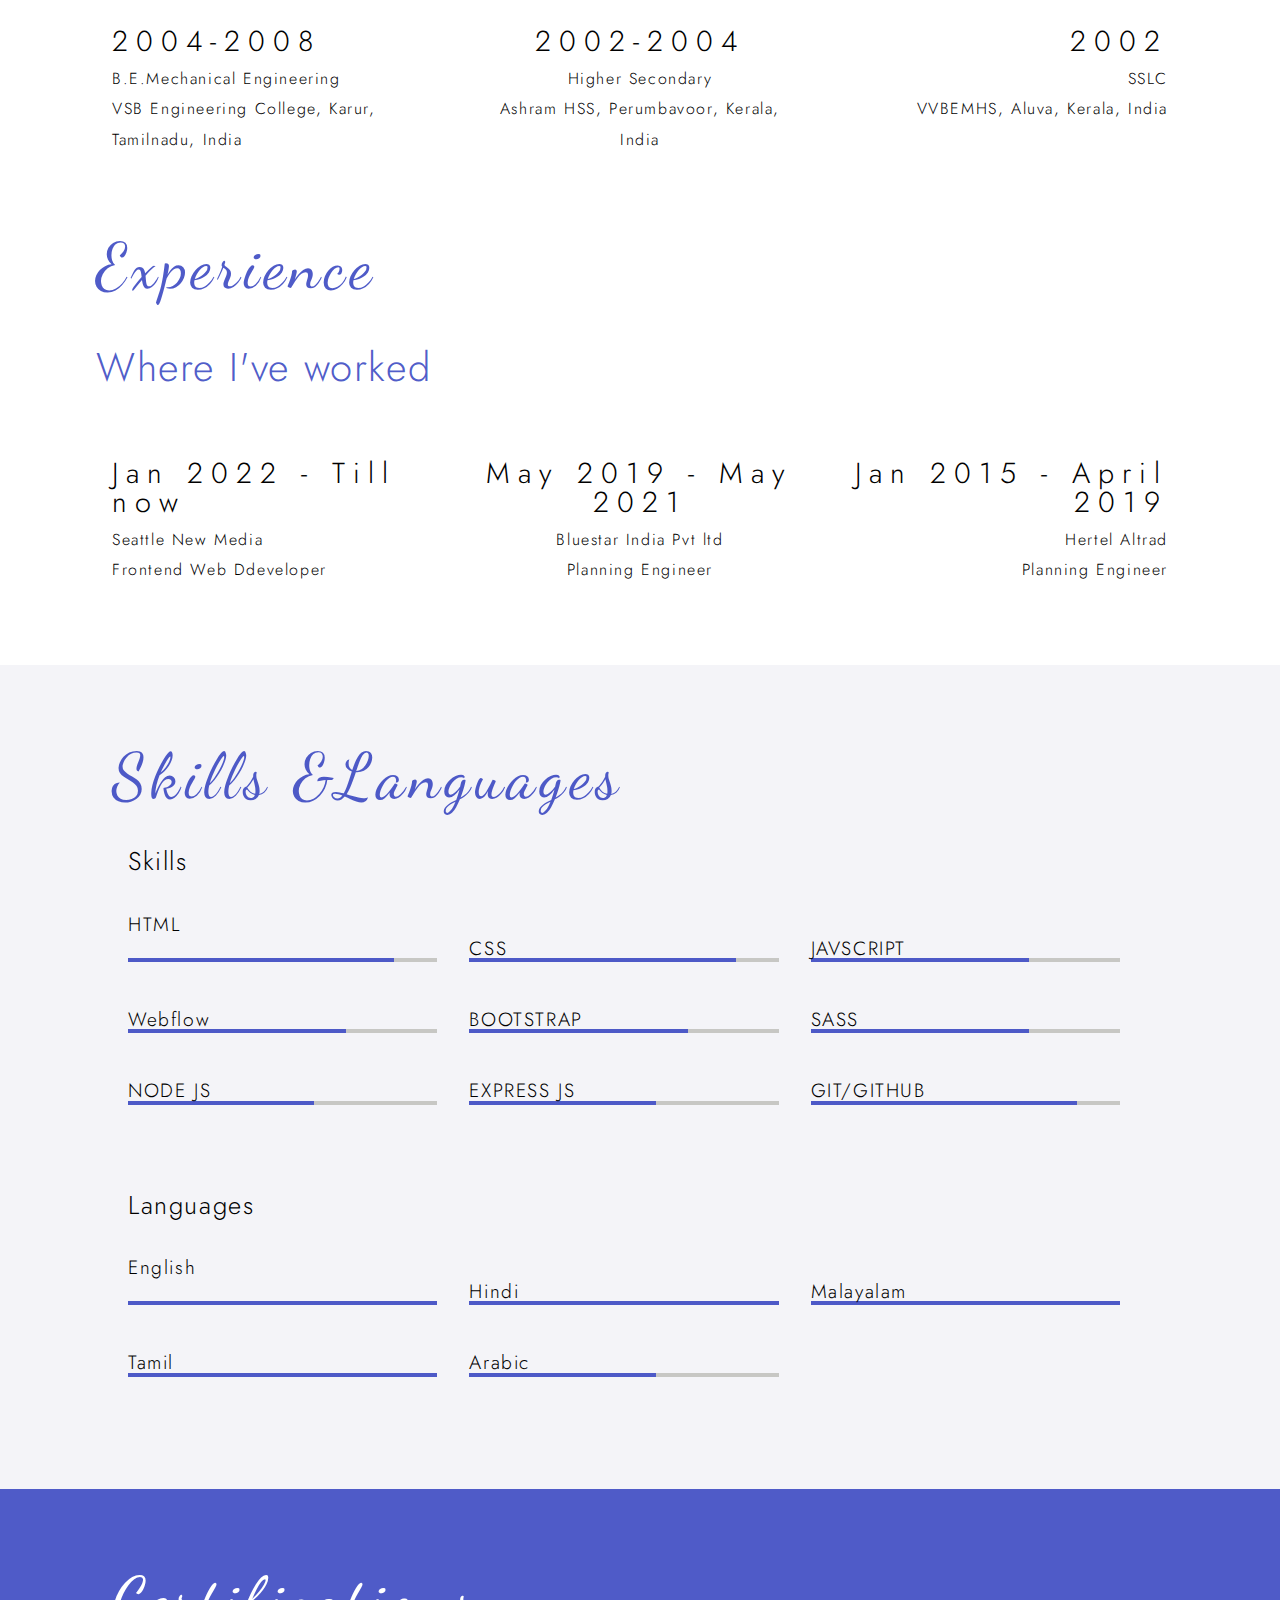
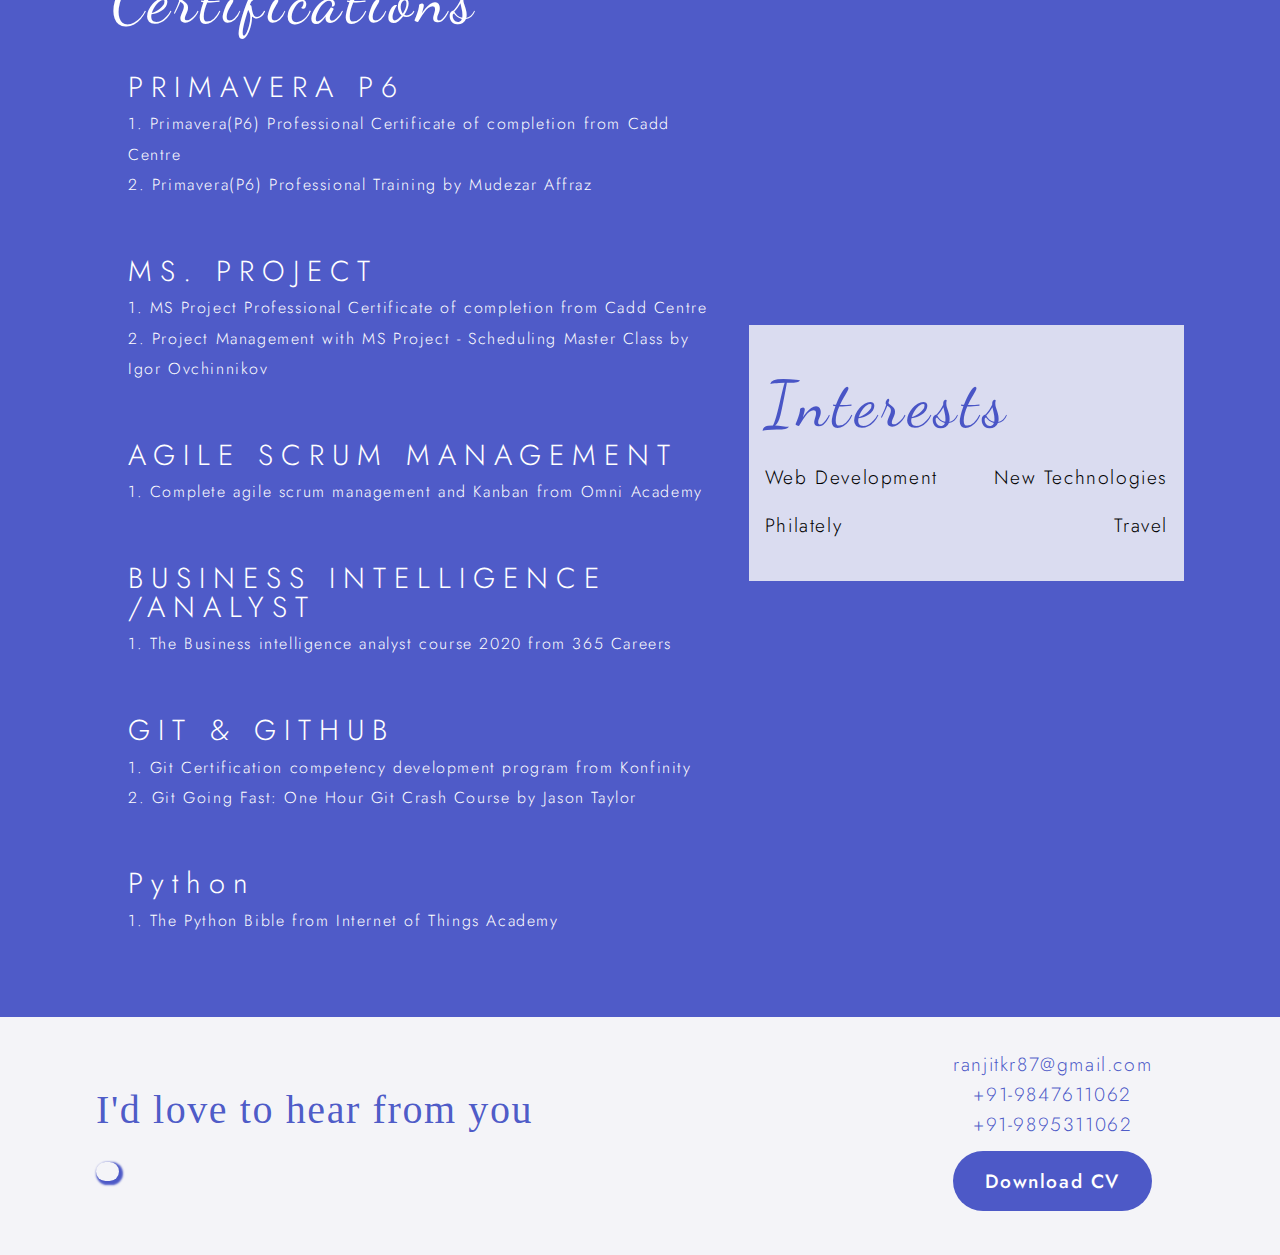
==== commit 178b42db: "Update index.html" ====
--- a/src/html/index.html
+++ b/src/html/index.html
@@ -117,52 +117,24 @@
                     </div>
                     <div class="items">
                         <div class="item grid-1">
-                            <h4 class="year">May 2019 - Till now</h4>
+                            <h4 class="year">Jan 2022 - Till now</h4>
+                            <ul>
+                                <li>Seattle New Media</li>
+                                <li>Frontend Web Ddeveloper</li>
+                            </ul>
+                        </div>
+                        <div class="item grid-2">
+                            <h4 class="year">May 2019 - May 2021</h4>
                             <ul>
                                 <li>Bluestar India Pvt ltd</li>
                                 <li>Planning Engineer</li>
                             </ul>
                         </div>
-                        <div class="item grid-2">
-                            <h4 class="year">Jan 2018 - April 2019</h4>
+                        <div class="item grid-3">
+                            <h4 class="year">Jan 2015 - April 2019</h4>
                             <ul>
                                 <li>Hertel Altrad</li>
                                 <li>Planning Engineer</li>
-                            </ul>
-                        </div>
-                        <div class="item grid-3">
-                            <h4 class="year">Jan 2015 - July 2016</h4>
-                            <ul>
-                                <li>Hertel OTC</li>
-                                <li>Project Engineer</li>
-                            </ul>
-                        </div>
-                        <div class="item grid-1">
-                            <h4 class="year">Jan 2013 - July 2014</h4>
-                            <ul>
-                                <li>Global Construction Company</li>
-                                <li>Project Engineer</li>
-                            </ul>
-                        </div>
-                        <div class="item grid-2">
-                            <h4 class="year">Jan 2012 - Dec 2013</h4>
-                            <ul>
-                                <li>Kaefer</li>
-                                <li>Planning Engineer</li>
-                            </ul>
-                        </div>
-                        <div class="item grid-3">
-                            <h4 class="year">Oct 2009 - May 2011</h4>
-                            <ul>
-                                <li>Hertel MSL</li>
-                                <li>Site Engineer</li>
-                            </ul>
-                        </div>
-                        <div class="item grid-1">
-                            <h4 class="year">Aug 2008 - Aug 2009</h4>
-                            <ul>
-                                <li>V.D.Swamy 7 Ci Ltd</li>
-                                <li>Boiler Maintanance Engineer</li>
                             </ul>
                         </div>
                     </div>
@@ -180,18 +152,13 @@
                         <div class="skill-grid">
                             <h6 class="skill-item-2 skill-item skill-item-border">HTML</h6>
                             <h6 class="skill-item-2 skill-item-border">CSS</h6>
+                            <h6 class="skill-item-3 skill-item-border">JAVSCRIPT</h6>
+                            <h6 class="skill-item-3 skill-item-border">Webflow</h6>
                             <h6 class="skill-item-3 skill-item-border">BOOTSTRAP</h6>
                             <h6 class="skill-item-3 skill-item-border">SASS</h6>
-                            <h6 class="skill-item-3 skill-item-border">JAVSCRIPT</h6>
                             <h6 class="skill-item-4 skill-item-border">NODE JS</h6>
                             <h6 class="skill-item-4 skill-item-border">EXPRESS JS</h6>
                             <h6 class="skill-item-2 skill-item-border">GIT/GITHUB</h6>
-                            <h6 class="skill-item-1 skill-item-border">MS Project</h6>
-                            <h6 class="skill-item-1 skill-item-border">MS Excel</h6>
-                            <h6 class="skill-item-2 skill-item-border">Primavera</h6>
-                            <h6 class="skill-item-3 skill-item-border">Tableau</h6>
-                            <h6 class="skill-item-1 skill-item-border">MS Word</h6>
-                            <h6 class="skill-item-1 skill-item-border">MS Powerpoint</h6>
                         </div>
                     </div>
                     <div class="skill-items">
@@ -282,14 +249,14 @@
                     <p>+91-9895311062</p>
                     <div class="linkedin">
                         <a href="https://www.linkedin.com/in/ranjit-rajan-80540b44/"><i class="fab fa-linkedin"></i></a>
-                        <a href="https://www.linkedin.com/in/ranjit-rajan-80540b44/"><i class="fab fa-github"></i></a>
+                        <a href="https://github.com/ranjitkr87"><i class="fab fa-github"></i></a>
                      </div>
                      <div class="download download-bottom">
-                        <a href="../pdf/Web Developer CV.pdf">Download CV</a>
+                        <a href="../pdf/CV-Ranjit-Front End Developer.pdf">Download CV</a>
                      </div>
                 </div>     
             </div>
         </section>
         <script src="../scripts/script.js"></script>
     </body>
-</html>+</html>
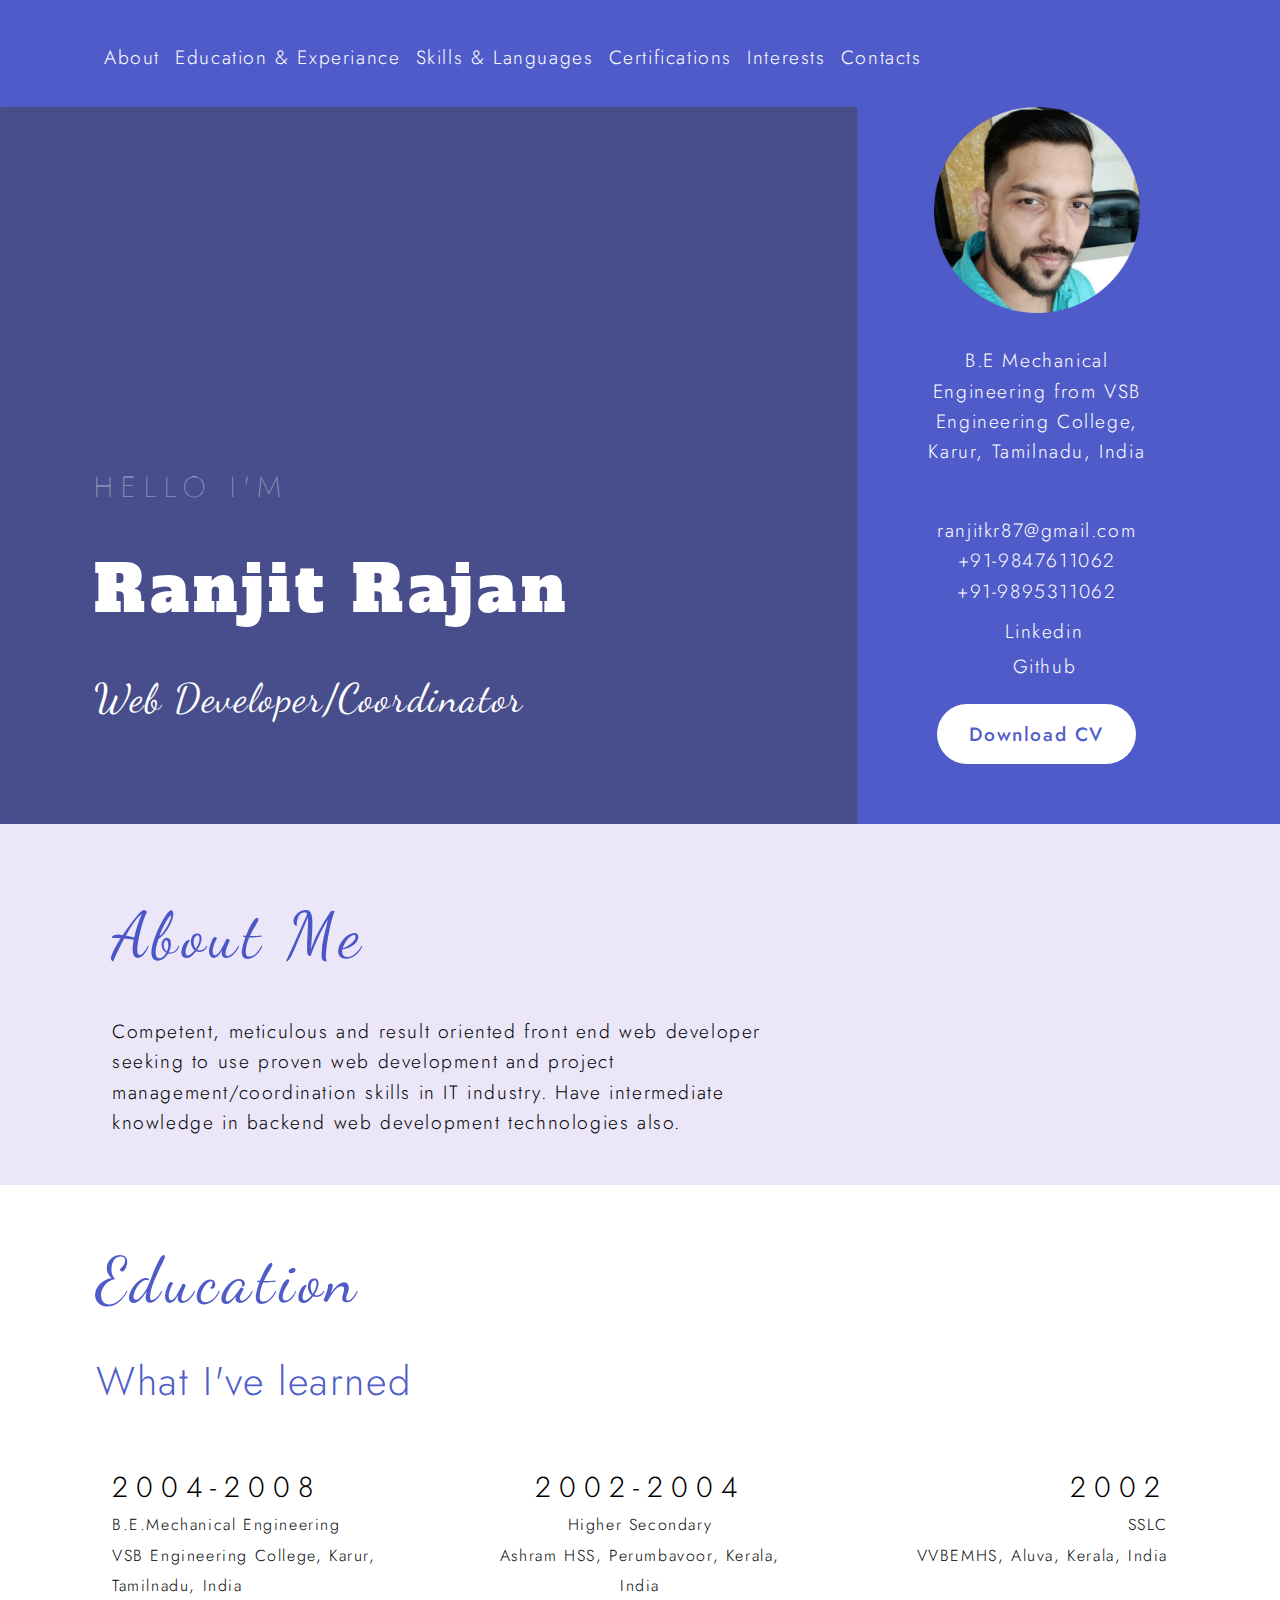
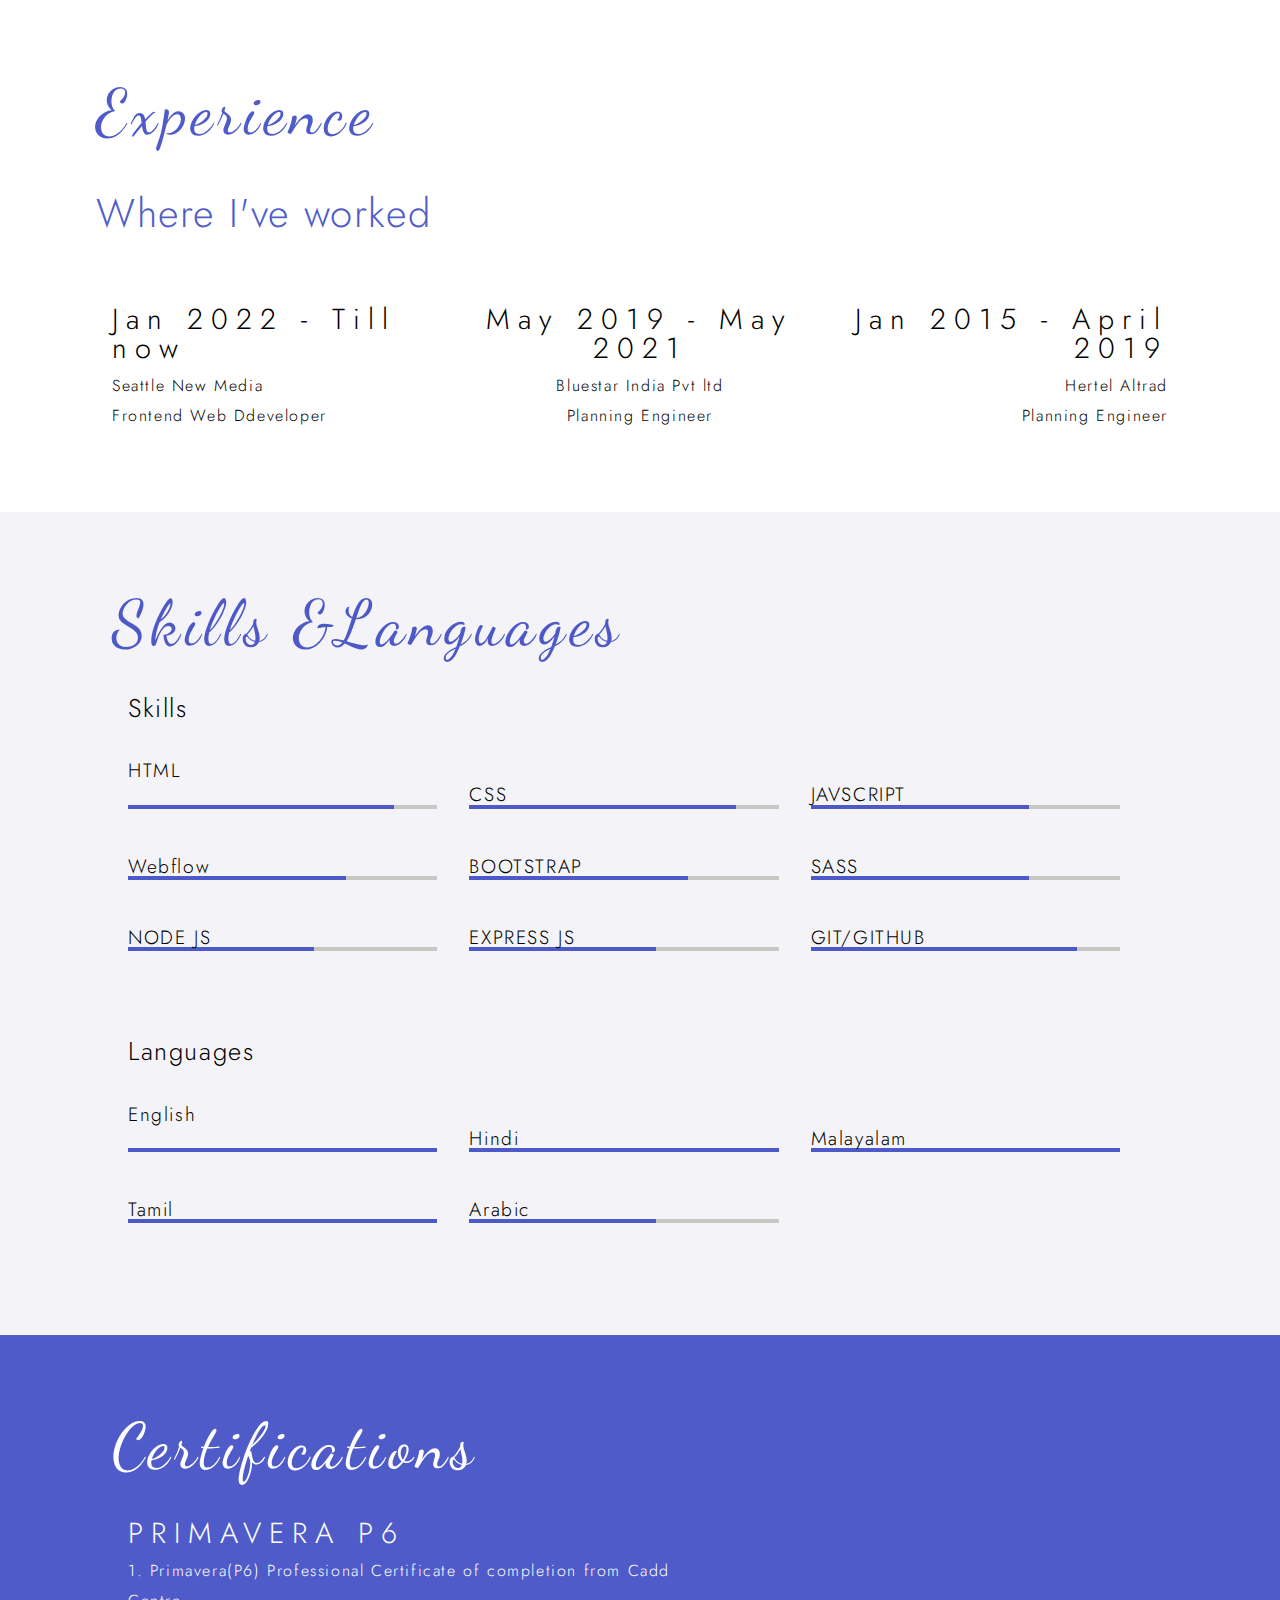
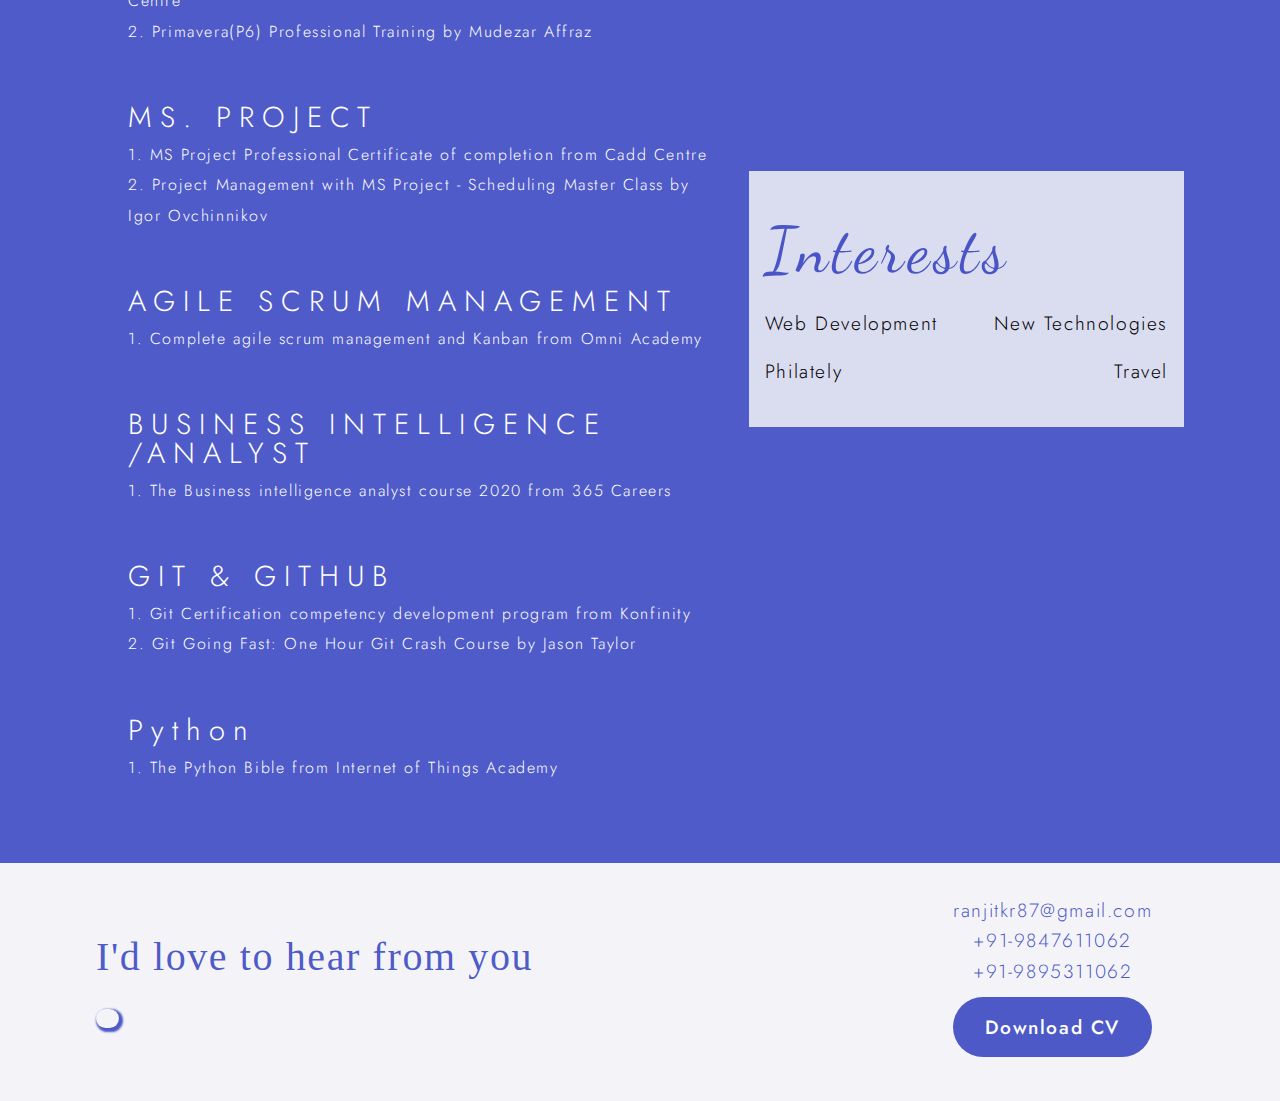
==== commit fbebe5b4: "Update index.html" ====
--- a/src/html/index.html
+++ b/src/html/index.html
@@ -61,7 +61,7 @@
                      
                      </div>
                      <div class="download">
-                        <a href="../pdf/Web Developer CV.pdf">Download CV</a>
+                        <a href="../CV-Ranjit-Front End Developer.pdf">Download CV</a>
                      </div>
                 </div>
             </div>
@@ -71,11 +71,8 @@
                 <div class="common-details">
                     <h2>About Me</h2>
                     <p>
-                        Competent, meticulous and result oriented Graduate MechanicalEngineer having 11+ years of versatile and value driven experience in Project Management, Planning & Scheduling, Data Analysis, Data Visualization, Data Technologies etc. 
-                    </p>
-                    <p>
-                        Looking for a challenging role in a well reputed organization where commitment to profitability, cost impact, quality & within scope, timely completion of projects and client’s/management’s expectations are needed.
-                   </p> 
+                    Competent, meticulous and result oriented front end web developer seeking to use proven web development and project management/coordination skills in IT industry. Have intermediate knowledge in backend web development technologies also.
+                    </p> 
                 </div>
             </div>
         </section>
@@ -252,7 +249,7 @@
                         <a href="https://github.com/ranjitkr87"><i class="fab fa-github"></i></a>
                      </div>
                      <div class="download download-bottom">
-                        <a href="../pdf/CV-Ranjit-Front End Developer.pdf">Download CV</a>
+                        <a href="../CV-Ranjit-Front End Developer.pdf">Download CV</a>
                      </div>
                 </div>     
             </div>
